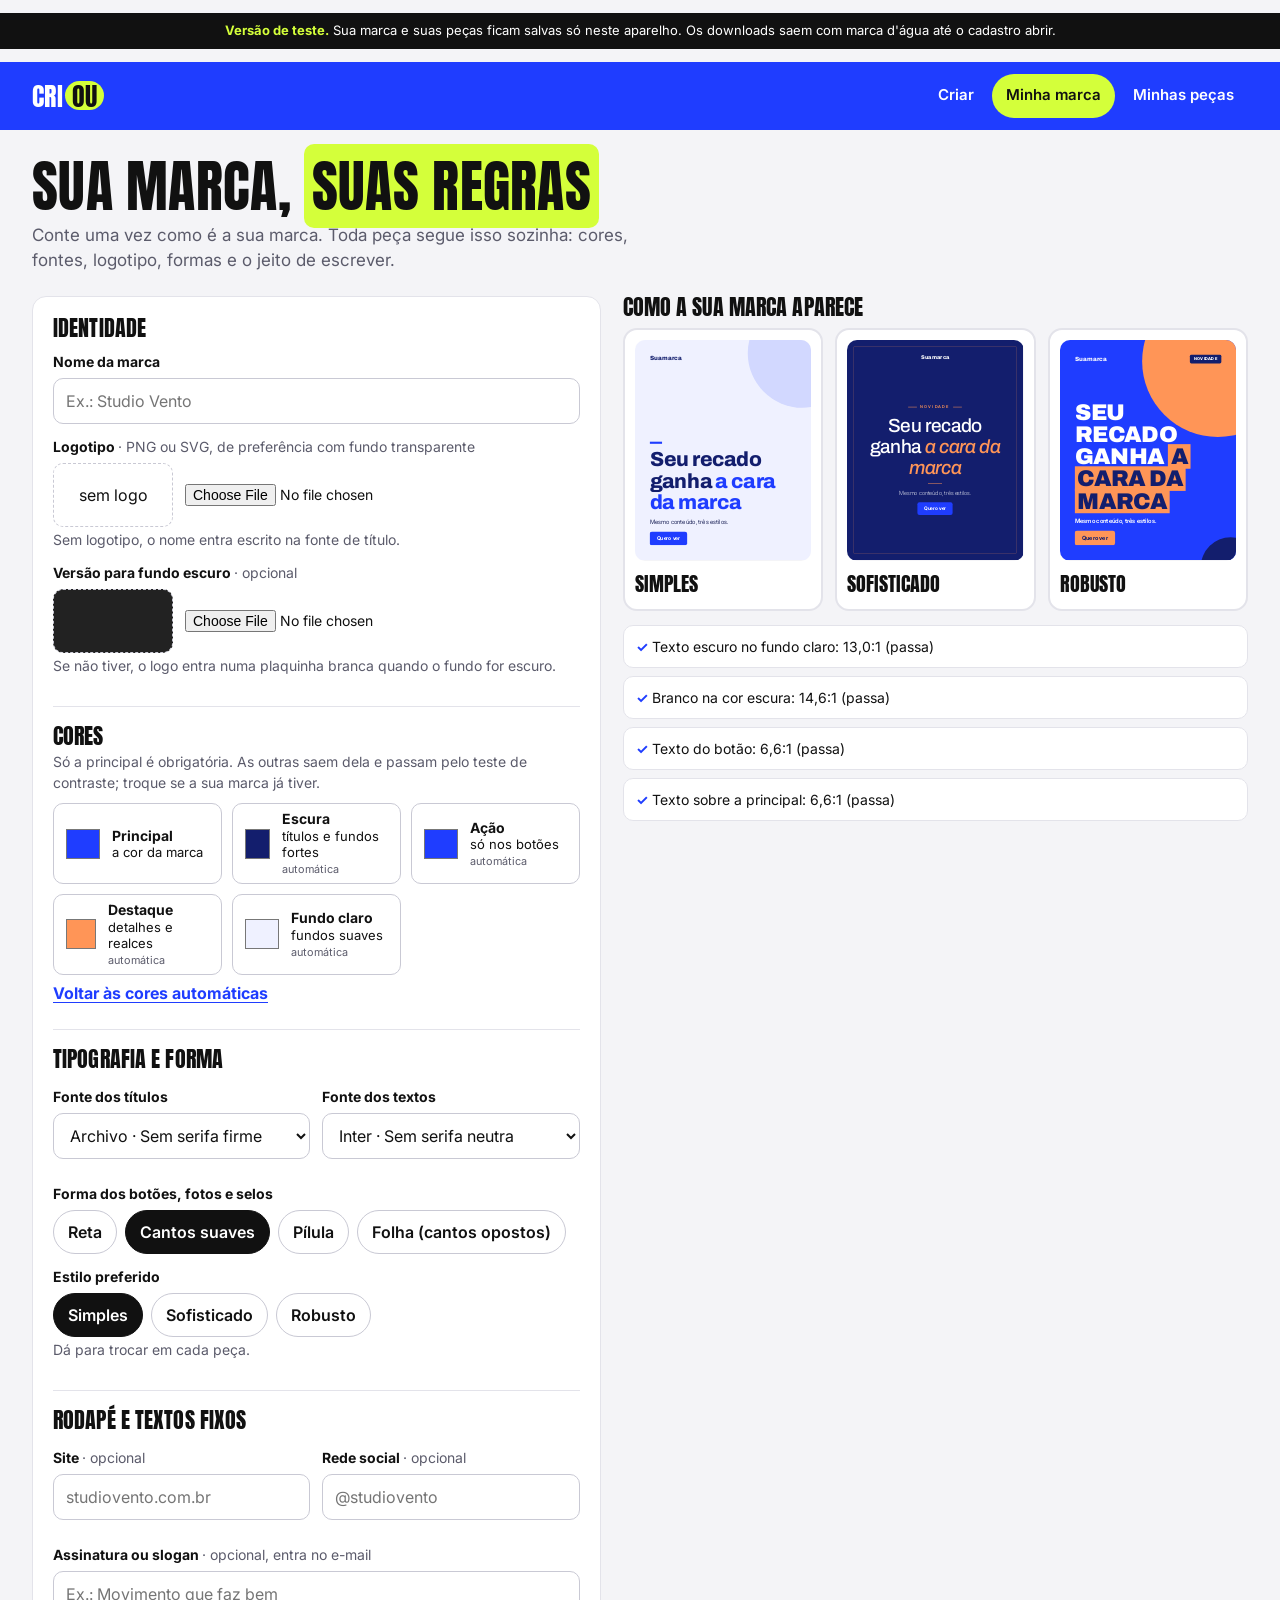
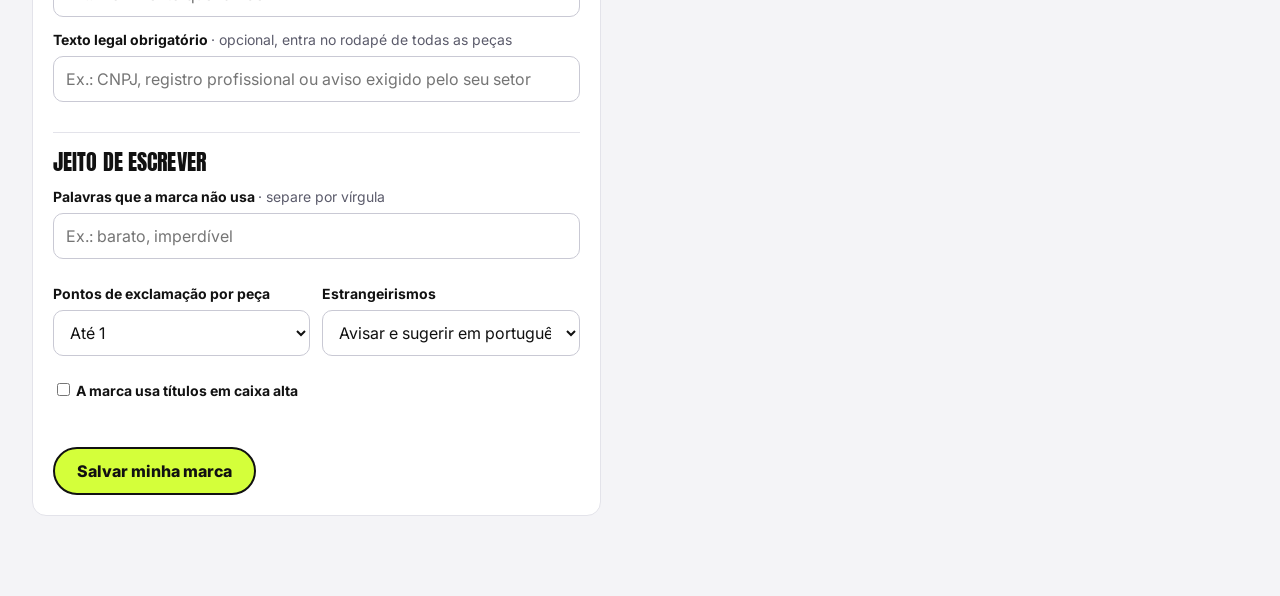
==== app/index.html @ f5e17562 "Estúdio do Criou: marca configurável, três estilos e exportação Base do Sistema de Marketing transfo" ====
<!doctype html>
<html lang="pt-BR">
<head>
<meta charset="utf-8">
<meta name="viewport" content="width=device-width, initial-scale=1, viewport-fit=cover">
<title>Estúdio · Criou</title>
<meta name="robots" content="noindex">
<link rel="preconnect" href="https://fonts.googleapis.com">
<link rel="preconnect" href="https://fonts.gstatic.com" crossorigin>
<link rel="stylesheet" href="https://fonts.googleapis.com/css2?family=Anton&family=Inter:wght@400;500;600;700;800&display=swap">
<link rel="stylesheet" href="app.css">
</head>
<body>
<p class="aviso-topo"><b>Versão de teste.</b> Sua marca e suas peças ficam salvas só neste aparelho. Os downloads saem com marca d'água até o cadastro abrir.</p>
<header class="topo">
  <a class="wm" href="../" aria-label="Criou, voltar para a página inicial">CRI<span>OU</span></a>
  <nav aria-label="Estúdio">
    <button type="button" data-ir="criar">Criar</button>
    <button type="button" data-ir="marca">Minha marca</button>
    <button type="button" data-ir="pecas">Minhas peças</button>
  </nav>
</header>

<main id="conteudo">
  <!-- ============ MINHA MARCA ============ -->
  <section class="vista" id="vista-marca" hidden aria-labelledby="t-marca">
    <div class="cab">
      <div>
        <h1 id="t-marca">Sua marca, <em>suas regras</em></h1>
        <p class="lede">Conte uma vez como é a sua marca. Toda peça segue isso sozinha: cores, fontes, logotipo, formas e o jeito de escrever.</p>
      </div>
    </div>
    <div class="grade">
      <form class="cartao" id="form-marca" novalidate>
        <div class="secao">
          <h2>Identidade</h2>
          <div class="campo"><label for="m-nome">Nome da marca</label><input id="m-nome" type="text" maxlength="40" autocomplete="organization" placeholder="Ex.: Studio Vento"></div>
          <div class="campo">
            <span class="rot" id="r-logo">Logotipo <span class="opc">· PNG ou SVG, de preferência com fundo transparente</span></span>
            <div class="upload">
              <div class="ver" id="m-logo-ver" aria-hidden="true">sem logo</div>
              <input id="m-logo" type="file" accept="image/png,image/svg+xml,image/jpeg,image/webp" aria-labelledby="r-logo">
              <button class="btn-mini" type="button" id="m-logo-tirar" hidden>Tirar</button>
            </div>
            <p class="ajuda">Sem logotipo, o nome entra escrito na fonte de título.</p>
          </div>
          <div class="campo">
            <span class="rot" id="r-logo2">Versão para fundo escuro <span class="opc">· opcional</span></span>
            <div class="upload">
              <div class="ver escuro" id="m-logo2-ver" aria-hidden="true"></div>
              <input id="m-logo2" type="file" accept="image/png,image/svg+xml,image/webp" aria-labelledby="r-logo2">
              <button class="btn-mini" type="button" id="m-logo2-tirar" hidden>Tirar</button>
            </div>
            <p class="ajuda">Se não tiver, o logo entra numa plaquinha branca quando o fundo for escuro.</p>
          </div>
        </div>

        <div class="secao">
          <h2>Cores</h2>
          <p class="ajuda">Só a principal é obrigatória. As outras saem dela e passam pelo teste de contraste; troque se a sua marca já tiver.</p>
          <div class="cores" id="m-cores"></div>
          <button class="link" type="button" id="m-cores-auto">Voltar às cores automáticas</button>
        </div>

        <div class="secao">
          <h2>Tipografia e forma</h2>
          <div class="linha2">
            <div class="campo"><label for="m-ft">Fonte dos títulos</label><select id="m-ft"></select></div>
            <div class="campo"><label for="m-fx">Fonte dos textos</label><select id="m-fx"></select></div>
          </div>
          <div class="campo">
            <span class="rot" id="r-forma">Forma dos botões, fotos e selos</span>
            <div class="chips" id="m-forma" role="group" aria-labelledby="r-forma"></div>
          </div>
          <div class="campo">
            <span class="rot" id="r-estilo">Estilo preferido</span>
            <div class="chips" id="m-estilo" role="group" aria-labelledby="r-estilo"></div>
            <p class="ajuda">Dá para trocar em cada peça.</p>
          </div>
        </div>

        <div class="secao">
          <h2>Rodapé e textos fixos</h2>
          <div class="linha2">
            <div class="campo"><label for="m-site">Site <span class="opc">· opcional</span></label><input id="m-site" type="text" maxlength="60" placeholder="studiovento.com.br"></div>
            <div class="campo"><label for="m-social">Rede social <span class="opc">· opcional</span></label><input id="m-social" type="text" maxlength="40" placeholder="@studiovento"></div>
          </div>
          <div class="campo"><label for="m-frase">Assinatura ou slogan <span class="opc">· opcional, entra no e-mail</span></label><input id="m-frase" type="text" maxlength="60" placeholder="Ex.: Movimento que faz bem"></div>
          <div class="campo"><label for="m-legal">Texto legal obrigatório <span class="opc">· opcional, entra no rodapé de todas as peças</span></label><input id="m-legal" type="text" maxlength="160" placeholder="Ex.: CNPJ, registro profissional ou aviso exigido pelo seu setor"></div>
        </div>

        <div class="secao">
          <h2>Jeito de escrever</h2>
          <div class="campo"><label for="m-proibidas">Palavras que a marca não usa <span class="opc">· separe por vírgula</span></label><input id="m-proibidas" type="text" maxlength="300" placeholder="Ex.: barato, imperdível"></div>
          <div class="linha2">
            <div class="campo"><label for="m-excl">Pontos de exclamação por peça</label><select id="m-excl"><option value="0">Nenhum</option><option value="1">Até 1</option><option value="2">Até 2</option><option value="9">Sem limite</option></select></div>
            <div class="campo"><label for="m-estr">Estrangeirismos</label><select id="m-estr"><option value="1">Avisar e sugerir em português</option><option value="0">Liberados</option></select></div>
          </div>
          <div class="campo"><label><input type="checkbox" id="m-caixa"> A marca usa títulos em caixa alta</label></div>
        </div>

        <div class="acoes">
          <button class="btn" type="submit">Salvar minha marca</button>
          <span class="ajuda" id="m-salvo" role="status"></span>
        </div>
      </form>

      <aside class="previa-col" aria-labelledby="t-amostra">
        <h2 id="t-amostra" style="font-size:22px;margin-bottom:10px">Como a sua marca aparece</h2>
        <div class="estilos" id="m-amostras"></div>
        <ul class="porque" id="m-contraste"></ul>
      </aside>
    </div>
  </section>

  <!-- ============ CRIAR ============ -->
  <section class="vista" id="vista-criar" hidden aria-labelledby="t-criar">
    <div id="escolha">
      <div class="cab">
        <div>
          <h1 id="t-criar">O que você <em>precisa criar?</em></h1>
          <p class="lede">Escolha o formato e o estilo. Depois é só contar o recado.</p>
        </div>
      </div>
      <div class="formatos" id="formatos" role="group" aria-label="Formatos"></div>
      <h2 style="font-size:24px;margin:26px 0 10px" id="t-estilo">Com qual cara?</h2>
      <div class="estilos" id="estilos" role="group" aria-labelledby="t-estilo"></div>
      <div class="acoes"><button class="btn" type="button" id="seguir">Seguir com este formato</button></div>
    </div>

    <div id="editor" hidden>
      <div class="passos"><button class="link" type="button" id="voltar">← Trocar formato ou estilo</button><span id="ed-resumo"></span></div>
      <div class="grade">
        <div>
          <form class="cartao" id="form-peca" novalidate>
            <h2 style="font-size:28px" id="ed-titulo">Conteúdo</h2>
            <div id="campos"></div>
            <div class="msgs" id="msgs" aria-live="polite"></div>
            <div class="acoes"><button class="btn" type="submit" id="registrar">Registrar peça</button><span class="ajuda" id="pendencia"></span></div>
          </form>
          <div class="feito" id="feito" hidden tabindex="-1">
            <h2>Criou. <span id="feito-sub">Peça registrada.</span></h2>
            <div class="codigo" id="codigo"></div>
            <p class="ajuda" id="feito-ajuda">O código identifica esta versão da peça em "Minhas peças".</p>
            <div id="baixar"></div>
            <div class="acoes"><button class="btn sec" type="button" id="editar">Editar esta peça</button><button class="link" type="button" id="nova">Começar outra peça</button></div>
          </div>
        </div>
        <aside class="previa-col" aria-label="Prévia">
          <div class="palco" id="palco"></div>
          <p class="legenda" id="legenda"></p>
          <p class="legenda"><a href="#form-peca" class="ir-form">Voltar a editar ↑</a></p>
          <details class="porque-caixa" open><summary>Por que ficou assim?</summary><ul class="porque" id="porque"></ul></details>
        </aside>
      </div>
    </div>
    <a class="btn esc ir-previa" href="#palco" id="ir-previa">Ver prévia ↓</a>
  </section>

  <!-- ============ MINHAS PEÇAS ============ -->
  <section class="vista" id="vista-pecas" hidden aria-labelledby="t-pecas">
    <div class="cab"><div><h1 id="t-pecas">Minhas <em>peças</em></h1><p class="lede">Tudo o que você registrou neste aparelho. As fotos não ficam guardadas: ao reabrir, escolha a foto de novo.</p></div></div>
    <div class="lista-pecas" id="lista-pecas"></div>
  </section>
</main>

<script src="js/marca.js"></script>
<script src="js/formatos.js"></script>
<script src="js/motor.js"></script>
<script src="js/modelos.js"></script>
<script src="js/recorte.js"></script>
<script src="js/formatacao.js"></script>
<script src="js/exportar.js"></script>
<script src="js/app.js"></script>
</body>
</html>
---- app/app.css ----
:root{--blue:#1F3DFF;--acc:#D4FF3A;--pink:#FF2E88;--yel:#FFE500;--ink:#111;--suave:#5b5b6b;--linha:#e3e3ea;--fundo:#f4f4f7;--ok:#0f7a3d;--erro:#c4002f;--aviso:#8a5a00;--r:14px}
*{box-sizing:border-box}
html{-webkit-text-size-adjust:100%}
body{margin:0;font:16px/1.5 Inter,system-ui,-apple-system,Segoe UI,Arial,sans-serif;color:var(--ink);background:var(--fundo)}
h1,h2,h3{font-family:Anton,Impact,'Arial Narrow',sans-serif;font-weight:400;text-transform:uppercase;letter-spacing:.005em;line-height:1.02;margin:0}
a{color:var(--blue)}
button,input,select,textarea{font:inherit;color:inherit}
:focus-visible{outline:3px solid var(--pink);outline-offset:2px}
.sr{position:absolute!important;width:1px;height:1px;overflow:hidden;clip:rect(0 0 0 0);white-space:nowrap}
.aviso-topo{background:var(--ink);color:#fff;font-size:13px;text-align:center;padding:8px 14px}
.aviso-topo b{color:var(--acc)}
.topo{position:sticky;top:0;z-index:20;background:var(--blue);color:#fff;display:flex;align-items:center;gap:18px;padding:12px clamp(14px,3vw,32px)}
.wm{font-family:Anton,Impact,sans-serif;font-size:26px;letter-spacing:.01em;color:#fff;text-decoration:none;display:inline-flex;align-items:center;line-height:1}
.wm span{background:var(--acc);color:var(--ink);border-radius:999px;padding:2px 7px 1px;margin-left:2px}
.topo nav{display:flex;gap:4px;margin-left:auto;flex-wrap:wrap}
.topo nav button{background:transparent;border:0;color:#fff;font-weight:600;font-size:15px;padding:9px 14px;border-radius:999px;cursor:pointer;min-height:44px}
.topo nav button[aria-current=page]{background:var(--acc);color:var(--ink)}
.topo nav button:hover:not([aria-current=page]){background:rgba(255,255,255,.14)}
main{max-width:1320px;margin:0 auto;padding:28px clamp(14px,3vw,32px) 80px}
[hidden]{display:none!important}
.cab{display:flex;align-items:flex-end;justify-content:space-between;gap:16px;flex-wrap:wrap;margin-bottom:22px}
.cab h1{font-size:clamp(34px,5vw,56px)}
.cab h1 em{font-style:normal;background:var(--acc);padding:0 .14em;border-radius:.18em}
.lede{color:var(--suave);max-width:640px;margin:8px 0 0;font-size:17px}
.cartao{background:#fff;border:1px solid var(--linha);border-radius:var(--r);padding:20px}
.grade{display:grid;grid-template-columns:minmax(0,1fr) minmax(0,1.1fr);gap:22px;align-items:start}
@media (max-width:960px){.grade{grid-template-columns:1fr}}
.secao{border-top:1px solid var(--linha);padding:18px 0}
.secao:first-child{border-top:0;padding-top:0}
.secao h2{font-size:22px;margin-bottom:4px}
.secao p.ajuda,.ajuda{color:var(--suave);font-size:14px;margin:2px 0 10px}
.campo{margin:12px 0}
.campo label,.rot{display:block;font-weight:700;font-size:14px;margin-bottom:6px}
.campo .opc{font-weight:400;color:var(--suave)}
input[type=text],input[type=url],input[type=date],input[type=time],select,textarea{width:100%;min-height:46px;border:1.5px solid #c9c9d4;border-radius:10px;padding:10px 12px;background:#fff}
textarea{min-height:150px;resize:vertical}
input:focus,select:focus,textarea:focus{border-color:var(--blue);outline:none;box-shadow:0 0 0 3px rgba(31,61,255,.18)}
.linha2{display:grid;grid-template-columns:1fr 1fr;gap:12px}
@media (max-width:520px){.linha2{grid-template-columns:1fr}}
.cores{display:grid;grid-template-columns:repeat(auto-fill,minmax(150px,1fr));gap:10px}
.cor{display:flex;align-items:center;gap:10px;border:1.5px solid #c9c9d4;border-radius:10px;padding:6px 10px;background:#fff}
.cor input[type=color]{width:38px;height:38px;border:0;padding:0;background:none;cursor:pointer;border-radius:8px}
.cor span{font-size:13px;line-height:1.25}
.cor span b{display:block;font-size:14px}
.cor small{color:var(--suave)}
.btn{display:inline-flex;align-items:center;justify-content:center;gap:8px;min-height:48px;padding:0 22px;border-radius:999px;border:2px solid var(--ink);background:var(--acc);color:var(--ink);font-weight:800;cursor:pointer;text-decoration:none}
.btn:hover{background:#c6f224}
.btn.sec{background:#fff}
.btn.sec:hover{background:var(--fundo)}
.btn.esc{background:var(--ink);color:#fff}
.btn[disabled]{opacity:.5;cursor:not-allowed}
.btn-mini{min-height:36px;padding:0 12px;border-radius:999px;border:1.5px solid #c9c9d4;background:#fff;font-weight:600;font-size:13px;cursor:pointer}
.link{background:none;border:0;color:var(--blue);font-weight:700;cursor:pointer;padding:6px 0;text-decoration:underline;text-underline-offset:3px}
.chips{display:flex;flex-wrap:wrap;gap:8px}
.chip{border:1.5px solid #c9c9d4;background:#fff;border-radius:999px;padding:8px 14px;min-height:44px;font-weight:600;cursor:pointer}
.chip[aria-pressed=true]{background:var(--ink);border-color:var(--ink);color:#fff}
.estilos{display:grid;grid-template-columns:repeat(3,minmax(0,1fr));gap:12px}
@media (max-width:640px){.estilos{grid-template-columns:1fr}}
.estilo{border:2px solid var(--linha);background:#fff;border-radius:var(--r);padding:10px;text-align:left;cursor:pointer}
.estilo[aria-pressed=true]{border-color:var(--blue);box-shadow:0 0 0 3px rgba(31,61,255,.18)}
.estilo b{display:block;font-family:Anton,Impact,sans-serif;font-weight:400;text-transform:uppercase;font-size:20px;margin-top:8px}
.estilo small{display:block;color:var(--suave);font-size:13px;line-height:1.35}
.mini{position:relative;width:100%;aspect-ratio:4/5;overflow:hidden;border-radius:10px;background:var(--fundo)}
.mini iframe{position:absolute;left:0;top:0;border:0;transform-origin:0 0;pointer-events:none}
.formatos{display:grid;grid-template-columns:repeat(auto-fill,minmax(200px,1fr));gap:12px}
.fmt{border:2px solid var(--linha);background:#fff;border-radius:var(--r);padding:14px;text-align:left;cursor:pointer;display:flex;flex-direction:column;gap:4px;min-height:110px}
.fmt:hover{border-color:var(--ink)}
.fmt[aria-pressed=true]{border-color:var(--blue);box-shadow:0 0 0 3px rgba(31,61,255,.18)}
.fmt .g{font-size:12px;font-weight:700;text-transform:uppercase;letter-spacing:.08em;color:var(--suave)}
.fmt b{font-size:17px}
.fmt small{color:var(--suave);font-size:13px}
.fmt .rec{align-self:flex-start;background:var(--pink);color:#fff;font-size:11px;font-weight:800;border-radius:999px;padding:2px 8px;text-transform:uppercase;letter-spacing:.06em}
.previa-col{position:sticky;top:92px}
@media (max-width:960px){.previa-col{position:static}}
.palco{background:repeating-conic-gradient(#ececf1 0 25%,#f7f7fa 0 50%) 0 0/22px 22px;border-radius:var(--r);border:1px solid var(--linha);padding:18px;display:flex;justify-content:center}
.quadro{position:relative;overflow:hidden;box-shadow:0 10px 30px rgba(17,17,17,.14);background:#fff}
.quadro iframe{position:absolute;left:0;top:0;border:0;transform-origin:0 0}
.kit{display:grid;grid-template-columns:1fr 1fr;gap:14px;align-items:start}
.kit figure{margin:0}
.kit figcaption{font-size:12px;font-weight:700;color:var(--suave);margin-top:6px;text-transform:uppercase;letter-spacing:.06em}
.legenda{font-size:13px;color:var(--suave);margin-top:8px;text-align:center}
.porque{margin:14px 0 0;padding:0;list-style:none;display:grid;gap:8px}
.porque li{background:#fff;border:1px solid var(--linha);border-radius:10px;padding:10px 12px;font-size:14px}
.porque li b{color:var(--blue)}
details.porque-caixa summary{cursor:pointer;font-weight:800;margin-top:14px;min-height:44px;display:flex;align-items:center}
.msgs{display:grid;gap:8px;margin:10px 0}
.msg{border-radius:10px;padding:10px 12px;font-size:14px;border:1.5px solid}
.msg.erro{border-color:var(--erro);background:#fff0f3;color:#7a001d}
.msg.aviso{border-color:#e0b400;background:#fffbe6;color:#5c3d00}
.msg.ok{border-color:var(--ok);background:#eefaf2;color:#0b4d27}
.campo.tem-erro input,.campo.tem-erro textarea{border-color:var(--erro)}
.conta{float:right;font-weight:400;color:var(--suave);font-size:12px}
.acoes{display:flex;flex-wrap:wrap;gap:10px;align-items:center;margin-top:16px}
.feito{border:2px solid var(--ink);background:#fff;border-radius:var(--r);padding:20px;margin-top:18px}
.feito h2{font-size:30px}
.codigo{display:inline-block;font:800 20px/1 ui-monospace,Menlo,monospace;background:var(--acc);border:2px solid var(--ink);border-radius:10px;padding:10px 14px;margin:10px 0}
.exportar{display:flex;flex-wrap:wrap;gap:8px;margin-top:10px}
.lista-pecas{display:grid;gap:10px}
.peca-item{display:flex;align-items:center;justify-content:space-between;gap:12px;flex-wrap:wrap}
.peca-item b{display:block}
.peca-item small{color:var(--suave)}
.vazio{color:var(--suave);text-align:center;padding:40px 10px}
.upload{display:flex;align-items:center;gap:12px;flex-wrap:wrap}
.upload .ver{width:120px;height:64px;border:1.5px dashed #c9c9d4;border-radius:10px;display:flex;align-items:center;justify-content:center;background:#fff;overflow:hidden}
.upload .ver.escuro{background:#222}
.upload .ver img{max-width:100%;max-height:100%;object-fit:contain}
.upload input[type=file]{font-size:14px}
.passos{display:flex;gap:8px;align-items:center;margin-bottom:16px;flex-wrap:wrap}
.passos span{font-size:13px;font-weight:700;color:var(--suave)}
.passos span.at{color:var(--ink)}
.recorte{margin-top:8px}
.recorte-quadro{position:relative;overflow:hidden;width:100%;background:var(--fundo);border-radius:10px;cursor:grab;touch-action:none;user-select:none}
.recorte-quadro.arrastando{cursor:grabbing}
.recorte-quadro img{position:absolute;top:0;left:0;max-width:none;pointer-events:none;transform-origin:0 0}
.recorte-etiqueta{position:absolute;left:8px;bottom:8px;background:rgba(17,17,17,.8);color:#fff;font-size:11px;font-weight:700;padding:3px 8px;border-radius:8px}
.recorte-controles{display:flex;flex-wrap:wrap;align-items:center;gap:6px 8px;margin-top:6px;font-size:13px}
.recorte-controles input[type=range]{flex:1 1 90px;accent-color:var(--blue)}
.fmt-barra{display:flex;flex-wrap:wrap;align-items:center;gap:4px;padding:6px;border:1.5px solid #c9c9d4;border-bottom:0;border-radius:10px 10px 0 0;background:var(--fundo)}
.fmt-barra + input,.fmt-barra + textarea{border-top-left-radius:0;border-top-right-radius:0}
.fmt-btn{min-width:32px;height:32px;border:1px solid transparent;border-radius:8px;background:#fff;font-size:14px;cursor:pointer;padding:0 8px}
.fmt-btn:hover{border-color:var(--blue)}
.fmt-realce{border-radius:999px;font-weight:700;font-size:12px}
.fmt-limpar{font-size:12px;color:var(--suave)}
.fmt-sep{width:1px;height:20px;background:#c9c9d4;margin:0 4px}
.fmt-rot{font-size:12px;font-weight:700;color:var(--suave);margin-right:2px}
.fmt-box{display:inline-flex;align-items:center;gap:6px;font-size:12px;font-weight:700}
.fmt-box-ico{width:14px;height:10px;background:#d2d8ff;border:1.5px solid var(--ink);border-radius:4px}
.toast{position:fixed;left:50%;bottom:22px;transform:translateX(-50%);background:var(--ink);color:#fff;padding:12px 18px;border-radius:999px;font-weight:600;z-index:60;font-size:14px}
@media (prefers-reduced-motion:reduce){*{transition:none!important;animation:none!important}}

.ir-previa{display:none}
@media (max-width:960px){
  .ir-previa{display:inline-flex;position:fixed;right:14px;bottom:16px;z-index:30;box-shadow:0 6px 18px rgba(17,17,17,.25)}
}
@media (max-width:520px){
  .topo{gap:8px;padding:10px 12px}
  .wm{font-size:22px}
  .topo nav{flex-wrap:nowrap;gap:0}
  .topo nav button{font-size:13.5px;padding:8px 9px}
  main{padding-top:20px}
}
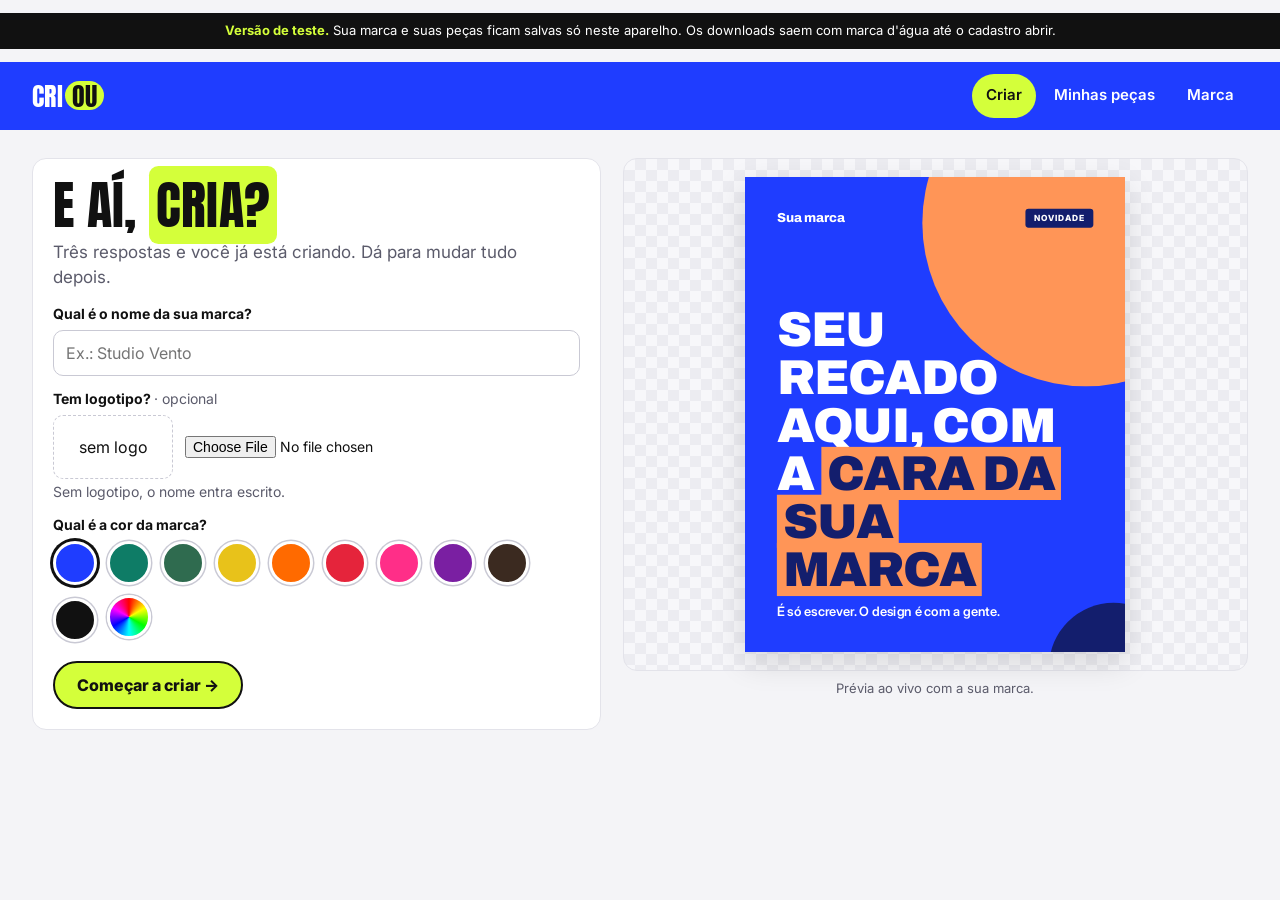
==== commit 8bece133: "Criou mais simples: entrada curta e tela única de criação - Entrada com nome, logo (opcional) e cor;" ====
--- a/app/index.html
+++ b/app/index.html
@@ -16,8 +16,8 @@
   <a class="wm" href="../" aria-label="Criou, voltar para a página inicial">CRI<span>OU</span></a>
   <nav aria-label="Estúdio">
     <button type="button" data-ir="criar">Criar</button>
-    <button type="button" data-ir="marca">Minha marca</button>
     <button type="button" data-ir="pecas">Minhas peças</button>
+    <button type="button" data-ir="marca">Marca</button>
   </nav>
 </header>
 
@@ -26,8 +26,8 @@
   <section class="vista" id="vista-marca" hidden aria-labelledby="t-marca">
     <div class="cab">
       <div>
-        <h1 id="t-marca">Sua marca, <em>suas regras</em></h1>
-        <p class="lede">Conte uma vez como é a sua marca. Toda peça segue isso sozinha: cores, fontes, logotipo, formas e o jeito de escrever.</p>
+        <h1 id="t-marca">Ajustes da <em>marca</em></h1>
+        <p class="lede">Tudo aqui é opcional. Preencha só o que a sua marca já tem: as peças passam a seguir sozinhas.</p>
       </div>
     </div>
     <div class="grade">
@@ -65,18 +65,14 @@
         <div class="secao">
           <h2>Tipografia e forma</h2>
           <div class="linha2">
-            <div class="campo"><label for="m-ft">Fonte dos títulos</label><select id="m-ft"></select></div>
+            <div class="campo"><label for="m-ft">Fonte dos títulos <span class="opc">· se a marca já tem</span></label><select id="m-ft"></select></div>
             <div class="campo"><label for="m-fx">Fonte dos textos</label><select id="m-fx"></select></div>
           </div>
           <div class="campo">
             <span class="rot" id="r-forma">Forma dos botões, fotos e selos</span>
             <div class="chips" id="m-forma" role="group" aria-labelledby="r-forma"></div>
           </div>
-          <div class="campo">
-            <span class="rot" id="r-estilo">Estilo preferido</span>
-            <div class="chips" id="m-estilo" role="group" aria-labelledby="r-estilo"></div>
-            <p class="ajuda">Dá para trocar em cada peça.</p>
-          </div>
+</div>
         </div>
 
         <div class="secao">
@@ -107,52 +103,83 @@
 
       <aside class="previa-col" aria-labelledby="t-amostra">
         <h2 id="t-amostra" style="font-size:22px;margin-bottom:10px">Como a sua marca aparece</h2>
+        <p class="ajuda">Uma amostra por nível de layout.</p>
         <div class="estilos" id="m-amostras"></div>
         <ul class="porque" id="m-contraste"></ul>
       </aside>
     </div>
   </section>
 
+  <!-- ============ ENTRADA ============ -->
+  <section class="vista" id="vista-entrada" hidden aria-labelledby="t-entrada">
+    <div class="grade">
+      <form class="cartao" id="form-entrada" novalidate>
+        <h1 id="t-entrada" style="font-size:clamp(34px,5vw,52px)">E aí, <em class="marcador">cria?</em></h1>
+        <p class="lede">Três respostas e você já está criando. Dá para mudar tudo depois.</p>
+        <div class="campo"><label for="e-nome">Qual é o nome da sua marca?</label><input id="e-nome" type="text" maxlength="40" autocomplete="organization" placeholder="Ex.: Studio Vento" required></div>
+        <div class="campo">
+          <span class="rot" id="r-elogo">Tem logotipo? <span class="opc">· opcional</span></span>
+          <div class="upload"><div class="ver" id="e-logo-ver" aria-hidden="true">sem logo</div><input id="e-logo" type="file" accept="image/png,image/svg+xml,image/jpeg,image/webp" aria-labelledby="r-elogo"><button class="btn-mini" type="button" id="e-logo-tirar" hidden>Tirar</button></div>
+          <p class="ajuda">Sem logotipo, o nome entra escrito.</p>
+        </div>
+        <div class="campo">
+          <span class="rot" id="r-ecor">Qual é a cor da marca?</span>
+          <div class="swatches" id="e-cores" role="radiogroup" aria-labelledby="r-ecor"></div>
+        </div>
+        <div class="acoes"><button class="btn" type="submit">Começar a criar →</button><span class="ajuda" id="e-erro" role="alert"></span></div>
+      </form>
+      <aside class="previa-col" aria-label="Prévia da sua marca"><div class="palco" id="e-palco"></div><p class="legenda">Prévia ao vivo com a sua marca.</p></aside>
+    </div>
+  </section>
+
   <!-- ============ CRIAR ============ -->
   <section class="vista" id="vista-criar" hidden aria-labelledby="t-criar">
-    <div id="escolha">
-      <div class="cab">
-        <div>
-          <h1 id="t-criar">O que você <em>precisa criar?</em></h1>
-          <p class="lede">Escolha o formato e o estilo. Depois é só contar o recado.</p>
+    <div class="grade">
+      <div>
+        <form class="cartao" id="form-peca" novalidate>
+          <h1 id="t-criar" class="sr">Criar peça</h1>
+          <div class="secao">
+            <h2>Formato</h2>
+            <div id="formatos"></div>
+          </div>
+          <div class="secao">
+            <h2>Recado</h2>
+            <div id="campos"></div>
+            <details class="mais" id="mais-opcoes"><summary>Mais opções <span class="opc">· data, chamada, assunto</span></summary><div id="campos-mais"></div></details>
+          </div>
+          <div class="secao" id="secao-foto">
+            <h2>Foto <span class="opc-h">opcional</span></h2>
+            <div id="campo-foto"></div>
+          </div>
+          <div class="secao">
+            <h2>Layout</h2>
+            <div class="niveis" id="layouts" role="radiogroup" aria-label="Layouts"></div>
+          </div>
+          <div class="secao">
+            <h2>Fonte</h2>
+            <div class="chips" id="pares" role="radiogroup" aria-label="Combinação de fontes"></div>
+          </div>
+          <div class="secao">
+            <h2>Cor</h2>
+            <div class="swatches" id="cores-peca" role="radiogroup" aria-label="Cor da peça"></div>
+          </div>
+          <div class="msgs" id="msgs" aria-live="polite"></div>
+          <div class="acoes"><button class="btn" type="submit" id="registrar">Registrar peça</button><span class="ajuda" id="pendencia"></span></div>
+        </form>
+        <div class="feito" id="feito" hidden tabindex="-1">
+          <h2>Criou. <span id="feito-sub">Peça registrada.</span></h2>
+          <div class="codigo" id="codigo"></div>
+          <p class="ajuda" id="feito-ajuda">O código identifica esta versão da peça em "Minhas peças".</p>
+          <div id="baixar"></div>
+          <div class="acoes"><button class="btn sec" type="button" id="editar">Editar esta peça</button><button class="link" type="button" id="nova">Começar outra peça</button></div>
         </div>
       </div>
-      <div class="formatos" id="formatos" role="group" aria-label="Formatos"></div>
-      <h2 style="font-size:24px;margin:26px 0 10px" id="t-estilo">Com qual cara?</h2>
-      <div class="estilos" id="estilos" role="group" aria-labelledby="t-estilo"></div>
-      <div class="acoes"><button class="btn" type="button" id="seguir">Seguir com este formato</button></div>
-    </div>
-
-    <div id="editor" hidden>
-      <div class="passos"><button class="link" type="button" id="voltar">← Trocar formato ou estilo</button><span id="ed-resumo"></span></div>
-      <div class="grade">
-        <div>
-          <form class="cartao" id="form-peca" novalidate>
-            <h2 style="font-size:28px" id="ed-titulo">Conteúdo</h2>
-            <div id="campos"></div>
-            <div class="msgs" id="msgs" aria-live="polite"></div>
-            <div class="acoes"><button class="btn" type="submit" id="registrar">Registrar peça</button><span class="ajuda" id="pendencia"></span></div>
-          </form>
-          <div class="feito" id="feito" hidden tabindex="-1">
-            <h2>Criou. <span id="feito-sub">Peça registrada.</span></h2>
-            <div class="codigo" id="codigo"></div>
-            <p class="ajuda" id="feito-ajuda">O código identifica esta versão da peça em "Minhas peças".</p>
-            <div id="baixar"></div>
-            <div class="acoes"><button class="btn sec" type="button" id="editar">Editar esta peça</button><button class="link" type="button" id="nova">Começar outra peça</button></div>
-          </div>
-        </div>
-        <aside class="previa-col" aria-label="Prévia">
-          <div class="palco" id="palco"></div>
-          <p class="legenda" id="legenda"></p>
-          <p class="legenda"><a href="#form-peca" class="ir-form">Voltar a editar ↑</a></p>
-          <details class="porque-caixa" open><summary>Por que ficou assim?</summary><ul class="porque" id="porque"></ul></details>
-        </aside>
-      </div>
+      <aside class="previa-col" aria-label="Prévia">
+        <div class="palco" id="palco"></div>
+        <p class="legenda" id="legenda"></p>
+        <p class="legenda"><a href="#form-peca" class="ir-form">Voltar a editar ↑</a></p>
+        <details class="porque-caixa"><summary>Por que ficou assim?</summary><ul class="porque" id="porque"></ul></details>
+      </aside>
     </div>
     <a class="btn esc ir-previa" href="#palco" id="ir-previa">Ver prévia ↓</a>
   </section>
--- a/app/app.css
+++ b/app/app.css
@@ -24,7 +24,8 @@
 .lede{color:var(--suave);max-width:640px;margin:8px 0 0;font-size:17px}
 .cartao{background:#fff;border:1px solid var(--linha);border-radius:var(--r);padding:20px}
 .grade{display:grid;grid-template-columns:minmax(0,1fr) minmax(0,1.1fr);gap:22px;align-items:start}
-@media (max-width:960px){.grade{grid-template-columns:1fr}}
+@media (max-width:960px){.grade{grid-template-columns:minmax(0,1fr)}}
+.grade > *{min-width:0}
 .secao{border-top:1px solid var(--linha);padding:18px 0}
 .secao:first-child{border-top:0;padding-top:0}
 .secao h2{font-size:22px;margin-bottom:4px}
@@ -139,3 +140,28 @@
   .topo nav button{font-size:13.5px;padding:8px 9px}
   main{padding-top:20px}
 }
+
+.marcador{font-style:normal;background:var(--acc);padding:0 .14em;border-radius:.18em}
+.swatches{display:flex;flex-wrap:wrap;gap:10px;align-items:center}
+.sw{width:44px;height:44px;border-radius:50%;border:3px solid #fff;box-shadow:0 0 0 1.5px #c9c9d4;cursor:pointer;padding:0}
+.sw[aria-checked=true]{box-shadow:0 0 0 3px var(--ink)}
+.sw-livre{position:relative;overflow:hidden;background:conic-gradient(red,yellow,lime,cyan,blue,magenta,red)}
+.sw-livre input{position:absolute;inset:0;opacity:0;cursor:pointer;width:100%;height:100%}
+.sw-marca{width:auto;border-radius:999px;padding:0 14px 0 6px;display:inline-flex;align-items:center;gap:8px;background:#fff;font-weight:700;font-size:13px}
+.sw-marca i{width:30px;height:30px;border-radius:50%;display:block}
+.rede{display:flex;flex-wrap:wrap;align-items:center;gap:8px;margin:8px 0}
+.rede > span{font-size:12px;font-weight:800;text-transform:uppercase;letter-spacing:.08em;color:var(--suave);min-width:92px}
+.chip small{font-weight:500;color:inherit;opacity:.7;margin-left:4px}
+.chip.rec{border-color:var(--pink)}
+details.mais{margin-top:6px}
+details.mais summary{cursor:pointer;font-weight:700;min-height:44px;display:flex;align-items:center;gap:6px;color:var(--blue)}
+details.mais summary .opc{color:var(--suave);font-weight:400}
+.opc-h{font-family:Inter,sans-serif;font-size:13px;text-transform:none;color:var(--suave);font-weight:500;letter-spacing:0;margin-left:6px}
+.niveis{display:grid;grid-template-columns:repeat(3,minmax(0,1fr));gap:12px}
+.nivel > span{display:block;font-size:12px;font-weight:800;text-transform:uppercase;letter-spacing:.08em;color:var(--suave);margin-bottom:6px}
+.nivel .itens{display:grid;gap:10px}
+.lay{border:2px solid var(--linha);background:#fff;border-radius:12px;padding:6px;cursor:pointer;text-align:left}
+.lay[aria-checked=true]{border-color:var(--blue);box-shadow:0 0 0 3px rgba(31,61,255,.2)}
+.lay b{display:block;font-size:13px;margin:6px 2px 2px}
+.lay .mini{aspect-ratio:4/5}
+@media (max-width:560px){.niveis{grid-template-columns:1fr 1fr 1fr;gap:8px}.lay b{font-size:12px}}
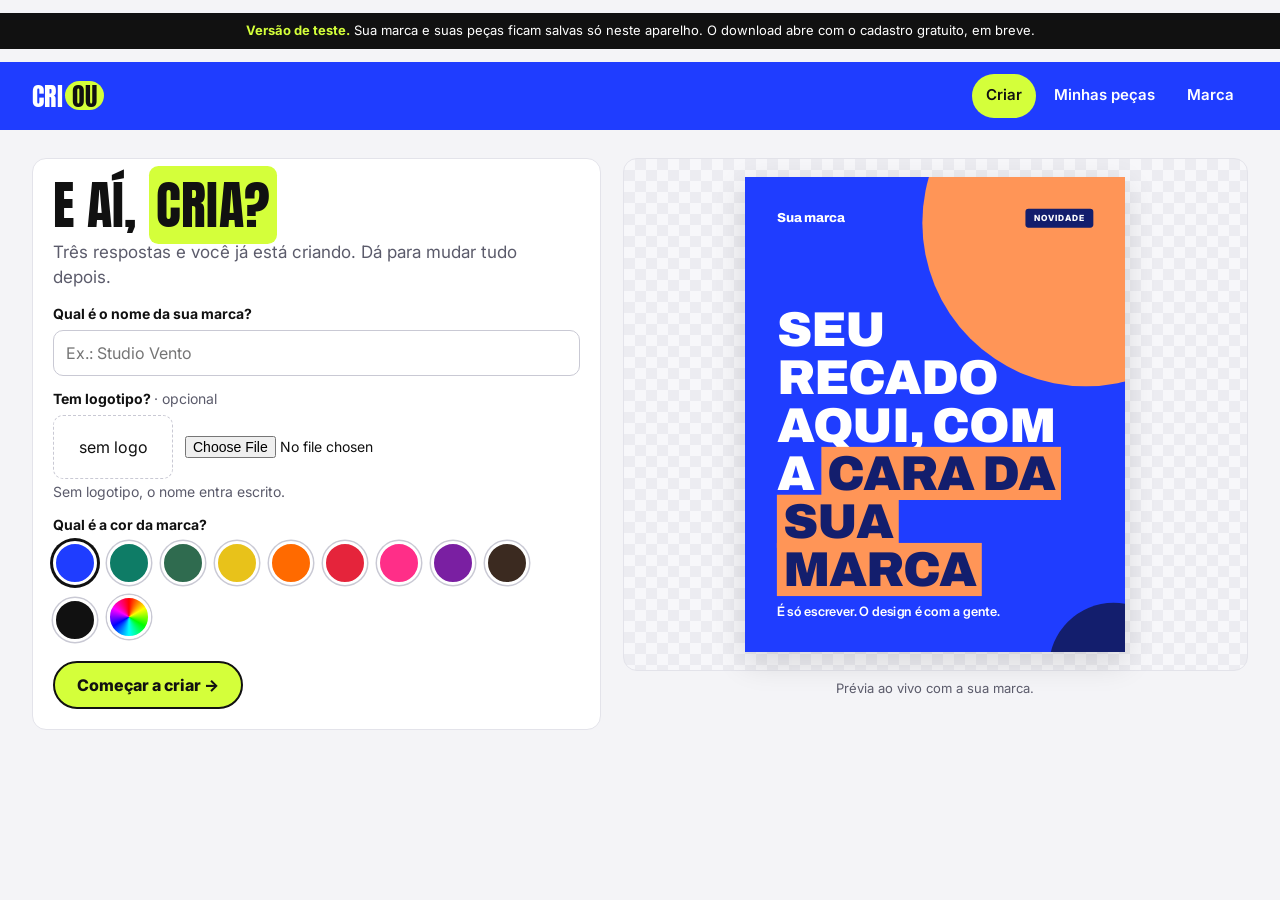
==== commit 04866db2: "Layouts fora do padrão, texto girado e regras do plano gratuito - Novos layouts: Manchete (elaborado" ====
--- a/app/index.html
+++ b/app/index.html
@@ -11,7 +11,7 @@
 <link rel="stylesheet" href="app.css">
 </head>
 <body>
-<p class="aviso-topo"><b>Versão de teste.</b> Sua marca e suas peças ficam salvas só neste aparelho. Os downloads saem com marca d'água até o cadastro abrir.</p>
+<p class="aviso-topo"><b>Versão de teste.</b> Sua marca e suas peças ficam salvas só neste aparelho. O download abre com o cadastro gratuito, em breve.</p>
 <header class="topo">
   <a class="wm" href="../" aria-label="Criou, voltar para a página inicial">CRI<span>OU</span></a>
   <nav aria-label="Estúdio">
@@ -155,6 +155,13 @@
             <h2>Layout</h2>
             <div class="niveis" id="layouts" role="radiogroup" aria-label="Layouts"></div>
           </div>
+          <div class="secao" id="secao-texto">
+            <h2>Texto na peça</h2>
+            <div class="campo" id="ctl-posicao"><span class="rot" id="r-pos">Posição</span><div class="chips" role="radiogroup" aria-labelledby="r-pos" data-ctl="posicao"></div></div>
+            <div class="campo" id="ctl-alinhamento"><span class="rot" id="r-ali">Alinhamento</span><div class="chips" role="radiogroup" aria-labelledby="r-ali" data-ctl="alinhamento"></div></div>
+            <div class="campo" id="ctl-girar"><span class="rot" id="r-gir">Título</span><div class="chips" role="radiogroup" aria-labelledby="r-gir" data-ctl="girar"></div></div>
+            <p class="ajuda" id="ctl-nota"></p>
+          </div>
           <div class="secao">
             <h2>Fonte</h2>
             <div class="chips" id="pares" role="radiogroup" aria-label="Combinação de fontes"></div>
@@ -165,6 +172,7 @@
           </div>
           <div class="msgs" id="msgs" aria-live="polite"></div>
           <div class="acoes"><button class="btn" type="submit" id="registrar">Registrar peça</button><span class="ajuda" id="pendencia"></span></div>
+          <p class="ajuda" id="plano-info"></p>
         </form>
         <div class="feito" id="feito" hidden tabindex="-1">
           <h2>Criou. <span id="feito-sub">Peça registrada.</span></h2>
--- a/app/app.css
+++ b/app/app.css
@@ -165,3 +165,13 @@
 .lay b{display:block;font-size:13px;margin:6px 2px 2px}
 .lay .mini{aspect-ratio:4/5}
 @media (max-width:560px){.niveis{grid-template-columns:1fr 1fr 1fr;gap:8px}.lay b{font-size:12px}}
+
+.lay{position:relative}
+.lay .cadeado{position:absolute;top:10px;right:10px;z-index:2;background:var(--ink);color:var(--acc);font-size:10px;font-weight:800;letter-spacing:.06em;text-transform:uppercase;border-radius:999px;padding:3px 8px}
+.lay .mini{background:var(--fundo)}
+.niveis{grid-template-columns:repeat(3,minmax(0,1fr))}
+.nivel .itens{grid-template-columns:1fr}
+.nivel.premium .itens{grid-template-columns:1fr 1fr}
+.niveis{grid-template-columns:minmax(0,1fr) minmax(0,1fr) minmax(0,2fr)}
+@media (max-width:560px){.niveis{grid-template-columns:1fr 1fr}.nivel.premium{grid-column:1/-1}.nivel.premium .itens{grid-template-columns:1fr 1fr 1fr}}
+.msg.premium{border-color:var(--ink);background:#f6ffd6;color:#1f2a00}
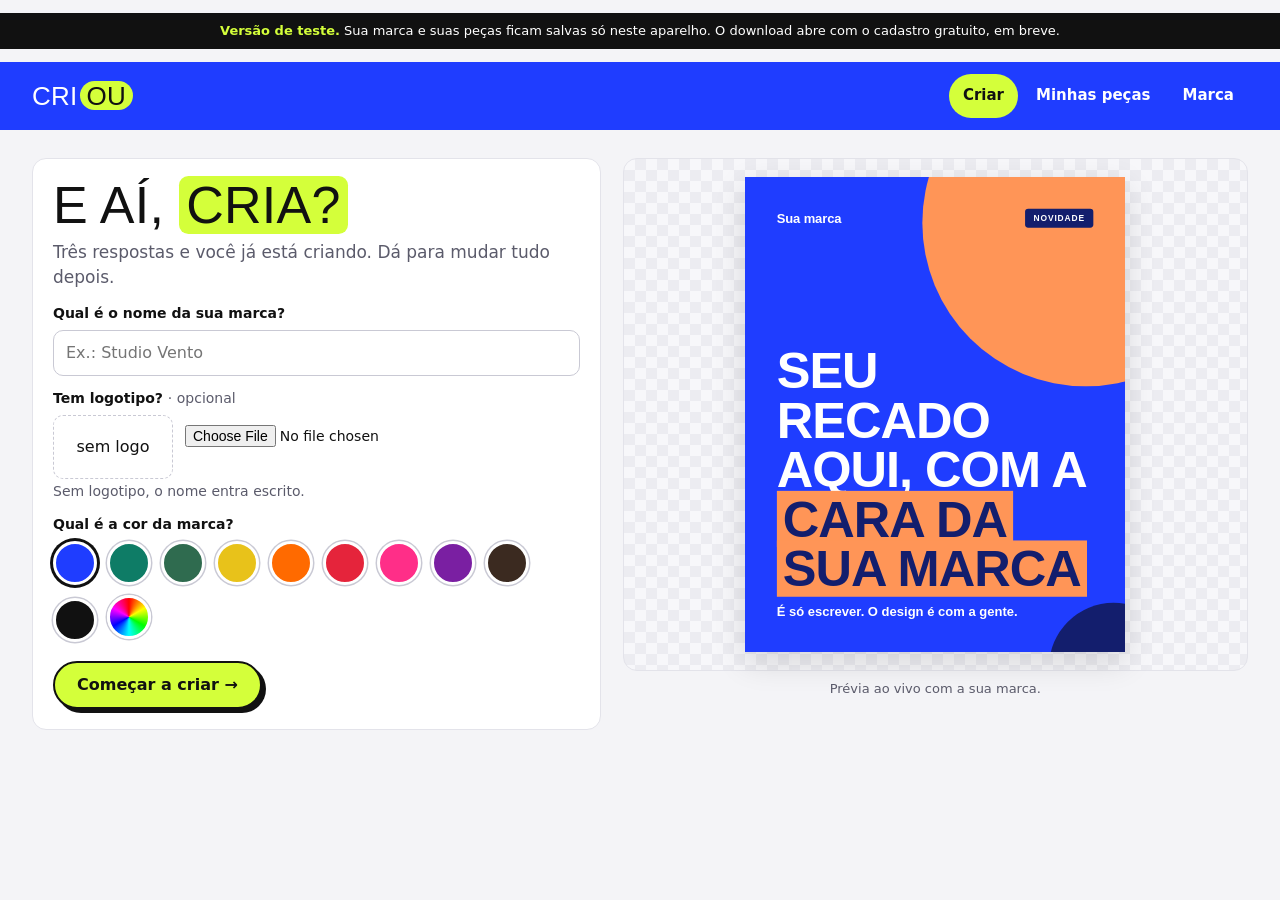
==== commit 6ea4bf7a: "Varredura, camada de segurança e enxame de agentes de teste - CSP no site e em cada peça (script de " ====
--- a/app/index.html
+++ b/app/index.html
@@ -2,6 +2,8 @@
 <html lang="pt-BR">
 <head>
 <meta charset="utf-8">
+<meta http-equiv="Content-Security-Policy" content="default-src 'self'; script-src 'self' 'sha256-9AM6paihtnwQApjrUzBjeLBjvSbLAgLLjI2O3hOPSOw='; style-src 'self' 'unsafe-inline' https://fonts.googleapis.com; font-src 'self' https://fonts.gstatic.com data:; img-src 'self' data: blob: https://images.unsplash.com; connect-src 'self' https://fonts.googleapis.com https://fonts.gstatic.com https://images.unsplash.com data: blob:; frame-src 'self' blob: data:; worker-src 'self' blob:; object-src 'none'; base-uri 'none'; form-action 'self'">
+<meta name="referrer" content="strict-origin-when-cross-origin">
 <meta name="viewport" content="width=device-width, initial-scale=1, viewport-fit=cover">
 <title>Estúdio · Criou</title>
 <meta name="robots" content="noindex">
@@ -11,6 +13,7 @@
 <link rel="stylesheet" href="app.css">
 </head>
 <body>
+<a class="pular-conteudo" href="#conteudo">Pular para o conteúdo</a>
 <p class="aviso-topo"><b>Versão de teste.</b> Sua marca e suas peças ficam salvas só neste aparelho. O download abre com o cadastro gratuito, em breve.</p>
 <header class="topo">
   <a class="wm" href="../" aria-label="Criou, voltar para a página inicial">CRI<span>OU</span></a>
@@ -72,7 +75,6 @@
             <span class="rot" id="r-forma">Forma dos botões, fotos e selos</span>
             <div class="chips" id="m-forma" role="group" aria-labelledby="r-forma"></div>
           </div>
-</div>
         </div>
 
         <div class="secao">
@@ -133,11 +135,17 @@
   </section>
 
   <!-- ============ CRIAR ============ -->
-  <section class="vista" id="vista-criar" hidden aria-labelledby="t-criar">
-    <div class="grade">
-      <div>
+  <section class="vista" id="vista-criar" hidden aria-labelledby="t-criar" data-aba="info">
+    <h1 id="t-criar" class="sr">Criar peça</h1>
+    <div class="abas" role="tablist" aria-label="Áreas do estúdio">
+      <button type="button" role="tab" data-aba="info" aria-selected="true">1 · Informações</button>
+      <button type="button" role="tab" data-aba="opcoes" aria-selected="false">2 · Opções</button>
+      <button type="button" role="tab" data-aba="criacao" aria-selected="false">3 · Prévia</button>
+    </div>
+    <div class="grade3">
+      <div class="zona zona-info">
+        <p class="zona-rot">Informações <span>o que você quer dizer</span></p>
         <form class="cartao" id="form-peca" novalidate>
-          <h1 id="t-criar" class="sr">Criar peça</h1>
           <div class="secao">
             <h2>Formato</h2>
             <div id="formatos"></div>
@@ -151,6 +159,33 @@
             <h2>Foto <span class="opc-h">opcional</span></h2>
             <div id="campo-foto"></div>
           </div>
+        </form>
+        <button type="button" class="btn sec ir-aba" data-ir-aba="opcoes">Próximo: layout e cor →</button>
+      </div>
+      <div class="zona zona-criacao">
+        <p class="zona-rot">Criação <span>atualiza enquanto você preenche</span></p>
+      <div class="previa-col" aria-label="Prévia">
+        <div class="palco" id="palco"></div>
+        <p class="legenda" id="legenda"></p>
+        <div class="registro">
+          <div class="msgs" id="msgs" aria-live="polite"></div>
+          <div class="acoes"><button class="btn" type="submit" form="form-peca" id="registrar">Registrar peça</button><span class="ajuda" id="pendencia"></span></div>
+          <p class="ajuda" id="plano-info"></p>
+        <div class="feito" id="feito" hidden tabindex="-1">
+          <h2>Criou. <span id="feito-sub">Peça registrada.</span></h2>
+          <div class="codigo" id="codigo"></div>
+          <p class="ajuda" id="feito-ajuda">O código identifica esta versão da peça em "Minhas peças".</p>
+          <div id="baixar"></div>
+          <div class="acoes"><button class="btn sec" type="button" id="editar">Editar esta peça</button><button class="link" type="button" id="nova">Começar outra peça</button></div>
+        </div>
+        </div>
+        <p class="legenda"><a href="#form-peca" class="ir-form">Voltar a editar ↑</a></p>
+        <details class="porque-caixa"><summary>Por que ficou assim?</summary><ul class="porque" id="porque"></ul></details>
+      </div>
+      </div>
+      <div class="zona zona-opcoes">
+        <p class="zona-rot">Opções <span>como apresentar</span></p>
+        <div class="cartao">
           <div class="secao">
             <h2>Layout</h2>
             <div class="niveis" id="layouts" role="radiogroup" aria-label="Layouts"></div>
@@ -170,26 +205,10 @@
             <h2>Cor</h2>
             <div class="swatches" id="cores-peca" role="radiogroup" aria-label="Cor da peça"></div>
           </div>
-          <div class="msgs" id="msgs" aria-live="polite"></div>
-          <div class="acoes"><button class="btn" type="submit" id="registrar">Registrar peça</button><span class="ajuda" id="pendencia"></span></div>
-          <p class="ajuda" id="plano-info"></p>
-        </form>
-        <div class="feito" id="feito" hidden tabindex="-1">
-          <h2>Criou. <span id="feito-sub">Peça registrada.</span></h2>
-          <div class="codigo" id="codigo"></div>
-          <p class="ajuda" id="feito-ajuda">O código identifica esta versão da peça em "Minhas peças".</p>
-          <div id="baixar"></div>
-          <div class="acoes"><button class="btn sec" type="button" id="editar">Editar esta peça</button><button class="link" type="button" id="nova">Começar outra peça</button></div>
-        </div>
-      </div>
-      <aside class="previa-col" aria-label="Prévia">
-        <div class="palco" id="palco"></div>
-        <p class="legenda" id="legenda"></p>
-        <p class="legenda"><a href="#form-peca" class="ir-form">Voltar a editar ↑</a></p>
-        <details class="porque-caixa"><summary>Por que ficou assim?</summary><ul class="porque" id="porque"></ul></details>
-      </aside>
-    </div>
-    <a class="btn esc ir-previa" href="#palco" id="ir-previa">Ver prévia ↓</a>
+        </div>
+        <button type="button" class="btn sec ir-aba" data-ir-aba="criacao">Ver a prévia →</button>
+      </div>
+    </div>
   </section>
 
   <!-- ============ MINHAS PEÇAS ============ -->
--- a/app/app.css
+++ b/app/app.css
@@ -50,6 +50,15 @@
 .btn.sec:hover{background:var(--fundo)}
 .btn.esc{background:var(--ink);color:#fff}
 .btn[disabled]{opacity:.5;cursor:not-allowed}
+.btn:not(.sec):not(.esc){--sd:4px 4px 0 var(--ink);position:relative;overflow:hidden;isolation:isolate;box-shadow:var(--sd);transition:transform .15s,box-shadow .15s;animation:cta-pulso 2.6s ease-out infinite}
+.btn:not(.sec):not(.esc)::after{content:"";position:absolute;inset:-2px;z-index:-1;pointer-events:none;background:linear-gradient(110deg,transparent 30%,rgba(255,255,255,.8) 48%,rgba(255,255,255,.2) 56%,transparent 70%);transform:translateX(-120%);animation:cta-brilho 3.2s ease-in-out infinite}
+.btn:not(.sec):not(.esc):hover{--sd:6px 6px 0 var(--ink);transform:translate(-2px,-2px)}
+.btn:not(.sec):not(.esc):active{--sd:1px 1px 0 var(--ink);transform:translate(3px,3px)}
+.btn:not(.sec):not(.esc)[disabled]{animation:none;--sd:none;transform:none}
+.btn:not(.sec):not(.esc)[disabled]::after{display:none}
+@keyframes cta-brilho{0%{transform:translateX(-120%)}55%,100%{transform:translateX(120%)}}
+@keyframes cta-pulso{0%{box-shadow:var(--sd),0 0 0 0 rgba(214,255,61,.75)}70%,100%{box-shadow:var(--sd),0 0 0 12px rgba(214,255,61,0)}}
+@media(prefers-reduced-motion:reduce){.btn,.btn::after{animation:none!important}.btn::after{display:none}}
 .btn-mini{min-height:36px;padding:0 12px;border-radius:999px;border:1.5px solid #c9c9d4;background:#fff;font-weight:600;font-size:13px;cursor:pointer}
 .link{background:none;border:0;color:var(--blue);font-weight:700;cursor:pointer;padding:6px 0;text-decoration:underline;text-underline-offset:3px}
 .chips{display:flex;flex-wrap:wrap;gap:8px}
@@ -175,3 +184,46 @@
 .niveis{grid-template-columns:minmax(0,1fr) minmax(0,1fr) minmax(0,2fr)}
 @media (max-width:560px){.niveis{grid-template-columns:1fr 1fr}.nivel.premium{grid-column:1/-1}.nivel.premium .itens{grid-template-columns:1fr 1fr 1fr}}
 .msg.premium{border-color:var(--ink);background:#f6ffd6;color:#1f2a00}
+
+/* Estúdio em três áreas: informações · criação · opções */
+.grade3{display:grid;grid-template-columns:minmax(300px,1fr) minmax(340px,1.15fr) minmax(300px,1fr);gap:20px;align-items:start}
+.zona{min-width:0}
+.zona-rot{font:400 15px/1 Anton,Impact,sans-serif;text-transform:uppercase;letter-spacing:.04em;margin:0 0 10px;display:flex;gap:10px;align-items:baseline;flex-wrap:wrap}
+.zona-rot span{font:500 13px Inter,sans-serif;text-transform:none;letter-spacing:0;color:var(--suave)}
+.zona-criacao .previa-col{position:static}
+.zona-criacao .previa-col.fixa{position:sticky;top:92px}
+.zona-opcoes .cartao{padding:18px}
+.zona-opcoes .secao h2,.zona-info .secao h2{font-size:20px}
+.abas{display:none}
+.ir-aba{display:none}
+.zona-opcoes .niveis{grid-template-columns:1fr 1fr}
+.zona-opcoes .nivel.premium{grid-column:1/-1}
+.zona-opcoes .nivel.premium .itens{grid-template-columns:repeat(3,1fr)}
+.zona-opcoes .nivel .itens{grid-template-columns:1fr 1fr}
+.zona-opcoes .nivel:not(.premium) .itens{grid-template-columns:1fr 1fr}
+@media (max-width:1240px){
+  .grade3{grid-template-columns:minmax(0,1fr) minmax(0,1fr);grid-template-areas:"info criacao" "opcoes criacao"}
+  .zona-info{grid-area:info}.zona-criacao{grid-area:criacao;align-self:stretch}.zona-opcoes{grid-area:opcoes}
+}
+@media (max-width:960px){
+  .grade3{grid-template-columns:minmax(0,1fr);grid-template-areas:none}
+  .zona-info,.zona-criacao,.zona-opcoes{grid-area:auto}
+  .abas{display:flex;position:sticky;top:64px;z-index:15;background:var(--fundo);padding:8px 0 10px;margin:-8px 0 12px;gap:6px}
+  .abas button{flex:1;min-height:44px;border:1.5px solid #c9c9d4;background:#fff;border-radius:999px;font-weight:700;font-size:13.5px;cursor:pointer}
+  .abas button[aria-selected=true]{background:var(--ink);color:#fff;border-color:var(--ink)}
+  #vista-criar[data-aba=info] .zona-criacao,#vista-criar[data-aba=info] .zona-opcoes,
+  #vista-criar[data-aba=opcoes] .zona-info,#vista-criar[data-aba=opcoes] .zona-criacao,
+  #vista-criar[data-aba=criacao] .zona-info,#vista-criar[data-aba=criacao] .zona-opcoes{display:none}
+  .zona-rot{display:none}
+  .ir-aba{display:flex;width:100%;margin-top:14px}
+  .zona-criacao .previa-col{position:static}
+  .ir-previa{display:none!important}
+}
+
+.registro{margin-top:16px}
+.registro .msgs{margin-top:0}
+@media(max-width:380px){.topo .wm{font-size:20px}.topo nav button{font-size:13px;padding:8px 7px}.topo{gap:4px;padding:10px 8px}}
+input[type=file]{min-height:44px;font-size:15px}
+
+.pular-conteudo{position:absolute;left:12px;top:-60px;z-index:100;background:#111;color:#fff;padding:12px 18px;border-radius:999px;font-weight:700;text-decoration:none}.pular-conteudo:focus{top:12px}
+#feito{scroll-margin-top:140px}
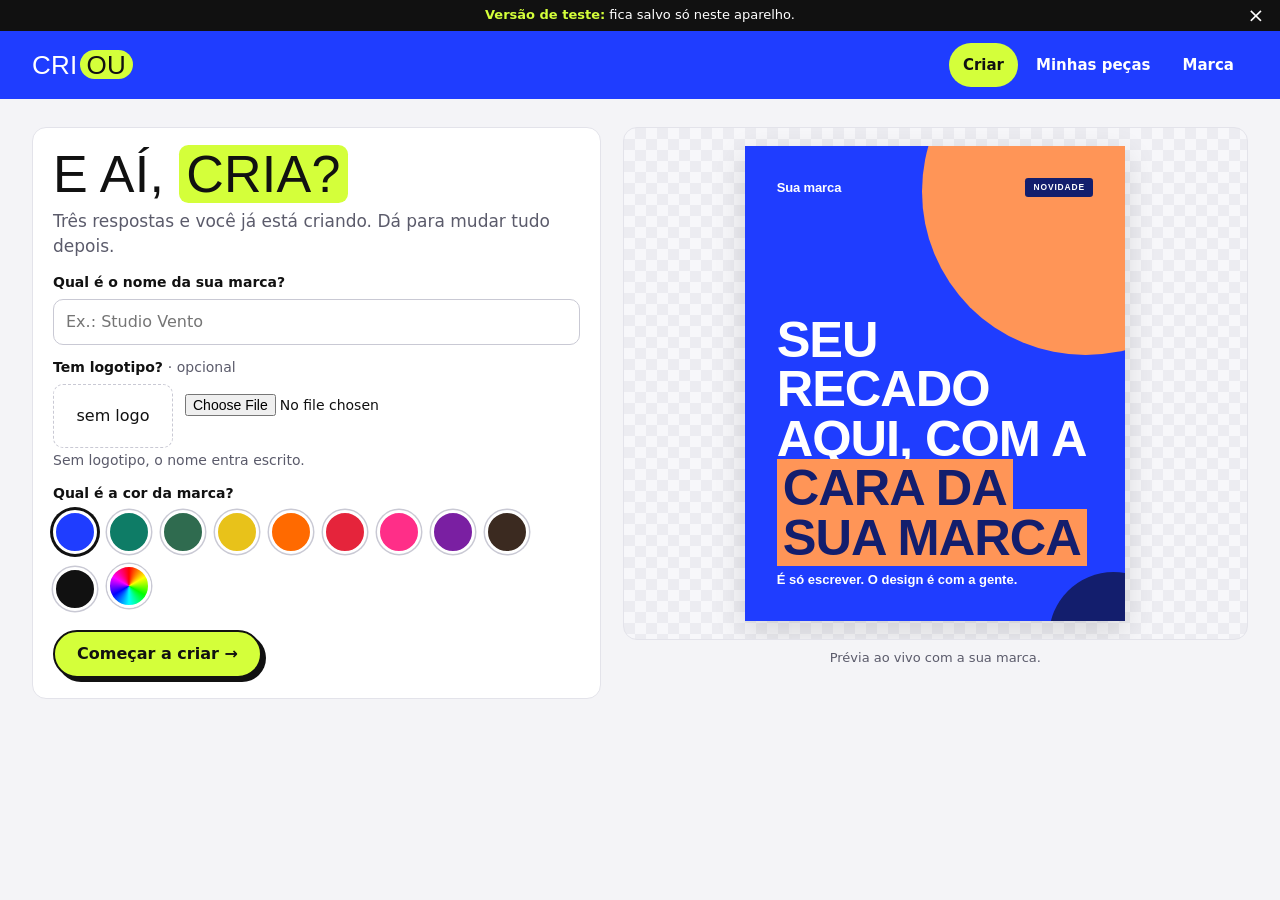
==== commit 17524db2: "Faixa de teste em uma linha, com X para fechar; botão do menu parado Co-Authored-By: Claude Opus 5.5" ====
--- a/app/index.html
+++ b/app/index.html
@@ -14,7 +14,7 @@
 </head>
 <body>
 <a class="pular-conteudo" href="#conteudo">Pular para o conteúdo</a>
-<p class="aviso-topo"><b>Versão de teste.</b> Sua marca e suas peças ficam salvas só neste aparelho. O download abre com o cadastro gratuito, em breve.</p>
+<p class="aviso-topo" id="aviso-topo"><span><b>Versão de teste:</b> fica salvo só neste aparelho.</span><button type="button" class="aviso-x" id="aviso-x" aria-label="Fechar aviso">×</button></p>
 <header class="topo">
   <a class="wm" href="../" aria-label="Criou, voltar para a página inicial">CRI<span>OU</span></a>
   <nav aria-label="Estúdio">
@@ -185,25 +185,36 @@
       </div>
       <div class="zona zona-opcoes">
         <p class="zona-rot">Opções <span>como apresentar</span></p>
-        <div class="cartao">
-          <div class="secao">
+        <div class="cartao opcoes" data-sub="layout">
+          <div class="sub-abas" role="tablist" aria-label="Opções da peça">
+            <button type="button" role="tab" data-sub="layout" aria-selected="true">Layout</button>
+            <button type="button" role="tab" data-sub="cor" aria-selected="false">Cor</button>
+            <button type="button" role="tab" data-sub="fonte" aria-selected="false">Fonte</button>
+            <button type="button" role="tab" data-sub="texto" aria-selected="false">Texto</button>
+          </div>
+          <div class="secao" data-sub="layout">
             <h2>Layout</h2>
             <div class="niveis" id="layouts" role="radiogroup" aria-label="Layouts"></div>
           </div>
-          <div class="secao" id="secao-texto">
+          <div class="secao" id="secao-texto" data-sub="texto">
             <h2>Texto na peça</h2>
             <div class="campo" id="ctl-posicao"><span class="rot" id="r-pos">Posição</span><div class="chips" role="radiogroup" aria-labelledby="r-pos" data-ctl="posicao"></div></div>
             <div class="campo" id="ctl-alinhamento"><span class="rot" id="r-ali">Alinhamento</span><div class="chips" role="radiogroup" aria-labelledby="r-ali" data-ctl="alinhamento"></div></div>
             <div class="campo" id="ctl-girar"><span class="rot" id="r-gir">Título</span><div class="chips" role="radiogroup" aria-labelledby="r-gir" data-ctl="girar"></div></div>
             <p class="ajuda" id="ctl-nota"></p>
           </div>
-          <div class="secao">
+          <div class="secao" data-sub="fonte">
             <h2>Fonte</h2>
             <div class="chips" id="pares" role="radiogroup" aria-label="Combinação de fontes"></div>
           </div>
-          <div class="secao">
+          <div class="secao" data-sub="cor">
             <h2>Cor</h2>
+            <p class="dica-cor">Escolha uma combinação pronta. A leitura do texto é conferida sozinha.</p>
+            <div class="pal-acoes"><button type="button" class="btn sec sm" id="pal-sortear">🎲 Sortear cores</button><button type="button" class="btn sec sm" id="pal-trocar">⇄ Inverter cores</button></div>
+            <div class="paletas" id="paletas" aria-label="Combinações de cores prontas"></div>
+            <details class="cor-unica"><summary>Prefere uma cor só?</summary>
             <div class="swatches" id="cores-peca" role="radiogroup" aria-label="Cor da peça"></div>
+            </details>
           </div>
         </div>
         <button type="button" class="btn sec ir-aba" data-ir-aba="criacao">Ver a prévia →</button>
@@ -221,6 +232,7 @@
 <script src="js/marca.js"></script>
 <script src="js/formatos.js"></script>
 <script src="js/motor.js"></script>
+<script src="js/icones.js"></script>
 <script src="js/modelos.js"></script>
 <script src="js/recorte.js"></script>
 <script src="js/formatacao.js"></script>
--- a/app/app.css
+++ b/app/app.css
@@ -139,7 +139,7 @@
 @media (prefers-reduced-motion:reduce){*{transition:none!important;animation:none!important}}
 
 .ir-previa{display:none}
-@media (max-width:960px){
+@media (max-width:760px){
   .ir-previa{display:inline-flex;position:fixed;right:14px;bottom:16px;z-index:30;box-shadow:0 6px 18px rgba(17,17,17,.25)}
 }
 @media (max-width:520px){
@@ -205,7 +205,7 @@
   .grade3{grid-template-columns:minmax(0,1fr) minmax(0,1fr);grid-template-areas:"info criacao" "opcoes criacao"}
   .zona-info{grid-area:info}.zona-criacao{grid-area:criacao;align-self:stretch}.zona-opcoes{grid-area:opcoes}
 }
-@media (max-width:960px){
+@media (max-width:760px){
   .grade3{grid-template-columns:minmax(0,1fr);grid-template-areas:none}
   .zona-info,.zona-criacao,.zona-opcoes{grid-area:auto}
   .abas{display:flex;position:sticky;top:64px;z-index:15;background:var(--fundo);padding:8px 0 10px;margin:-8px 0 12px;gap:6px}
@@ -227,3 +227,156 @@
 
 .pular-conteudo{position:absolute;left:12px;top:-60px;z-index:100;background:#111;color:#fff;padding:12px 18px;border-radius:999px;font-weight:700;text-decoration:none}.pular-conteudo:focus{top:12px}
 #feito{scroll-margin-top:140px}
+
+/* Tablet (761–960px): duas colunas em vez das abas do celular */
+@media (min-width:761px) and (max-width:960px){
+  .grade3{gap:16px}
+  .zona-criacao .previa-col{top:80px}
+  .zona-opcoes .nivel.premium .itens{grid-template-columns:1fr 1fr}
+}
+@media (max-width:400px){.abas button{font-size:12.5px;white-space:nowrap;padding:0 6px}}
+.topo .wm{display:inline-flex;align-items:center;min-height:44px}
+
+/* Editor visual do título */
+.fmt-editor{position:relative}
+.fmt-visual{gap:6px 8px}
+.fmt-grupo{display:flex;flex-wrap:wrap;gap:4px;align-items:center}
+.fmt-estilo{display:inline-flex;align-items:center;gap:6px;height:34px;font-size:12.5px;font-weight:700;border:1.5px solid #dcdce4;border-radius:999px;padding:0 10px 0 6px}
+.fmt-estilo[aria-pressed=true]{border-color:var(--ink);background:var(--ink);color:#fff}
+.fmt-amostra{font-weight:800;font-size:12px;line-height:1;padding:3px 4px;border-radius:4px}
+.fmt-a-auto{border-bottom:2px dashed currentColor;border-radius:0;padding:1px 2px}
+.fmt-a-cor{color:var(--pink)}
+.fmt-a-box{background:var(--acc);color:var(--ink)}
+.fmt-a-faixa{background:linear-gradient(transparent 55%,var(--acc) 55%)}
+.fmt-cor{width:28px;min-width:28px;height:28px;padding:0;border-radius:50%;border:2px solid #fff;box-shadow:0 0 0 1.5px #c9c9d4}
+.fmt-cor[aria-pressed=true]{box-shadow:0 0 0 2.5px var(--ink)}
+.fmt-campo{min-height:48px;border:1.5px solid #c9c9d4;border-radius:0 0 10px 10px;padding:11px 12px;background:#fff;font-size:17px;line-height:1.5;white-space:pre-wrap;word-break:break-word;cursor:text}
+.fmt-campo:focus{border-color:var(--blue);outline:none;box-shadow:0 0 0 3px rgba(31,61,255,.18)}
+.fmt-campo:empty::before{content:attr(data-placeholder);color:#8a8a99;pointer-events:none}
+.fmt-campo mark{color:inherit}
+.campo.tem-erro .fmt-campo{border-color:var(--erro)}
+.fmt-dica{font-size:13px;color:var(--suave);margin:6px 0 0;min-height:0}
+.fmt-dica:empty{display:none}
+@media (pointer:coarse){.fmt-estilo{height:40px}.fmt-cor{width:34px;min-width:34px;height:34px}}
+
+/* Paletas prontas */
+.dica-cor{font-size:14px;color:var(--suave);margin:0 0 10px}
+.pal-acoes{display:flex;flex-wrap:wrap;gap:8px;margin-bottom:12px}
+.btn.sm{min-height:38px;padding:6px 14px;font-size:14px}
+.paletas{display:flex;flex-direction:column;gap:10px}
+.pal-grupo{display:flex;flex-wrap:wrap;gap:6px;align-items:center}
+.pal-grupo>span{flex:0 0 100%;font-size:11px;font-weight:800;letter-spacing:.08em;text-transform:uppercase;color:var(--suave)}
+.pal{display:inline-flex;align-items:center;gap:0;min-height:38px;padding:4px 12px 4px 5px;border:1.5px solid #dcdce4;border-radius:999px;background:#fff;font-size:13px;font-weight:700;cursor:pointer}
+.pal i{width:20px;height:20px;border-radius:50%;border:2px solid #fff;box-shadow:0 0 0 1px rgba(0,0,0,.12);display:block}
+.pal i+i{margin-left:-7px;margin-right:7px}
+.pal[aria-pressed=true]{border-color:var(--ink);box-shadow:inset 0 0 0 1.5px var(--ink)}
+.cor-unica{margin-top:14px}.cor-unica summary{cursor:pointer;font-weight:700;font-size:14px;margin-bottom:10px}
+
+/* Catálogo de ícones */
+.campo-icone .icone-atual{display:flex;align-items:center;gap:10px;flex-wrap:wrap;margin-top:6px}
+.icone-amostra{width:44px;height:44px;border-radius:50%;background:var(--fundo);display:inline-flex;align-items:center;justify-content:center;color:var(--ink)}
+.icone-amostra:empty{border:1.5px dashed #c9c9d4;background:none}
+.icone-amostra svg{width:26px;height:26px}
+.icone-painel{margin-top:12px;border:1.5px solid #dcdce4;border-radius:12px;padding:12px;background:#fff}
+.icone-busca{width:100%;min-height:44px;border:1.5px solid #c9c9d4;border-radius:10px;padding:8px 12px;font-size:16px}
+.icone-temas{margin:10px 0;max-height:96px;overflow:auto}
+.icone-temas .chip{font-size:12.5px;min-height:32px;padding:4px 10px}
+.icone-grade{display:grid;grid-template-columns:repeat(auto-fill,minmax(48px,1fr));gap:6px;max-height:300px;overflow:auto;padding:2px}
+.icone-op{aspect-ratio:1;border:1.5px solid transparent;border-radius:10px;background:var(--fundo);color:var(--ink);display:flex;align-items:center;justify-content:center;cursor:pointer;padding:0}
+.icone-op svg{width:24px;height:24px}
+.icone-op:hover{border-color:var(--blue)}
+.icone-op[aria-selected=true]{border-color:var(--ink);background:var(--acc)}
+.icone-conta{font-size:12px;color:var(--suave);margin:8px 0 0}
+.icone-vazio{grid-column:1/-1;font-size:14px;color:var(--suave)}
+.icone-temas{flex-wrap:nowrap;overflow-x:auto;max-height:none;padding-bottom:4px;scrollbar-width:thin}
+.icone-temas .chip{flex:none}
+
+/* Opções em abas: uma decisão por vez */
+.sub-abas{display:grid;grid-template-columns:repeat(4,1fr);gap:4px;background:var(--fundo);border-radius:999px;padding:4px;margin-bottom:16px}
+.sub-abas button{min-height:40px;border:0;border-radius:999px;background:none;font-weight:800;font-size:14px;cursor:pointer;color:var(--suave)}
+.sub-abas button[aria-selected=true]{background:var(--ink);color:#fff}
+.cartao.opcoes .secao{display:none;border:0;padding-top:0;margin-top:0}
+.cartao.opcoes[data-sub=layout] .secao[data-sub=layout],.cartao.opcoes[data-sub=cor] .secao[data-sub=cor],.cartao.opcoes[data-sub=fonte] .secao[data-sub=fonte],.cartao.opcoes[data-sub=texto] .secao[data-sub=texto]{display:block}
+.cartao.opcoes .secao h2{position:absolute;width:1px;height:1px;overflow:hidden;clip:rect(0 0 0 0)}
+/* Grade de layouts compacta */
+.lay-filtro{margin-bottom:10px}.lay-filtro .chip{min-height:34px;font-size:13px;padding:4px 12px}
+.lay-grade{display:grid;grid-template-columns:repeat(4,minmax(0,1fr));gap:8px}
+.lay-grade .lay{padding:4px;border-radius:10px}
+.lay-grade .lay[hidden]{display:none}
+.lay-grade .lay b{font-size:12px;margin:5px 2px 1px;white-space:nowrap;overflow:hidden;text-overflow:ellipsis}
+.lay-grade .lay .mini{border-radius:6px;overflow:hidden}
+.lay-grade .lay .cadeado{top:8px;right:8px;width:22px;height:22px;padding:0;border-radius:50%;display:flex;align-items:center;justify-content:center;font-size:11px}
+.lay-grade .lay .cadeado.livre{background:var(--acc);color:var(--ink)}
+.lay-frase{font-size:13.5px;line-height:1.45;color:var(--suave);margin:12px 0 0}
+.lay-frase b{color:var(--ink)}
+@media (max-width:420px){.lay-grade{grid-template-columns:repeat(3,minmax(0,1fr))}}
+/* Paletas e fontes mais compactas */
+.pal-acoes{display:grid;grid-template-columns:1fr 1fr}
+.pal-acoes .btn{justify-content:center}
+.pal{min-height:34px;font-size:12.5px;padding:3px 10px 3px 4px}
+#pares .chip{min-height:38px;font-size:14px;padding:6px 14px}
+
+/* Barra de destaque embaixo do campo, recolhida até haver seleção */
+.fmt-editor .fmt-campo{border-radius:10px}
+.fmt-editor .fmt-visual{border:1.5px solid #dcdce4;border-radius:10px;margin-top:6px}
+.fmt-visual .fmt-dica-r{display:none;font-size:13px;color:var(--suave);padding:2px 4px}
+.fmt-visual .fmt-dica-r b{color:var(--ink)}
+.fmt-visual.recolhida{background:none;border-style:dashed;padding:6px 8px}
+.fmt-visual.recolhida>*{display:none}
+.fmt-visual.recolhida>.fmt-dica-r{display:inline}
+/* Escolher foto em português */
+.arquivo{display:flex;align-items:center;gap:10px;flex-wrap:wrap;cursor:pointer}
+.sr-arquivo{position:absolute;width:1px;height:1px;opacity:0;overflow:hidden}
+.arquivo:focus-within .btn{outline:3px solid var(--pink);outline-offset:2px}
+.arquivo-nome{font-size:14px;color:var(--suave);overflow:hidden;text-overflow:ellipsis;white-space:nowrap;max-width:60%}
+.zona-opcoes #layouts.niveis,#layouts.niveis{display:block}
+.lay-filtro{display:flex;flex-wrap:wrap;gap:6px}
+.lay-filtro .chip{flex:none;height:auto}
+details.mais>summary{display:block}
+.lay-frase{margin:0 0 10px}
+
+/* Troca de prévia sem piscar */
+#palco{position:relative}
+.palco-novo.chegando{position:absolute;inset:0;visibility:hidden}
+.lay .mini{position:relative}
+.lay .mini iframe{display:block}
+.lay .mini iframe.chegando{position:absolute;inset:0;visibility:hidden}
+.quadro iframe,.lay .mini iframe{border:0;background:transparent}
+
+/* Formatos: marque onde vai publicar */
+.pub-pergunta{font-weight:800;font-size:15px;margin:0 0 8px}.pub-pergunta span{font-weight:500;color:var(--suave)}
+.pub-atalhos{display:flex;flex-wrap:wrap;gap:6px;margin-bottom:14px}
+.pub-atalhos .chip{min-height:34px;font-size:13px;padding:4px 12px}
+.pub-grupo{margin-bottom:10px}
+.pub-grupo>span{display:block;font-size:11px;font-weight:800;letter-spacing:.08em;text-transform:uppercase;color:var(--suave);margin-bottom:6px}
+.pub-lista{display:grid;grid-template-columns:repeat(2,minmax(0,1fr));gap:6px}
+.pub{display:flex;align-items:center;gap:10px;min-height:52px;padding:6px 10px;border:1.5px solid #dcdce4;border-radius:12px;background:#fff;text-align:left;cursor:pointer}
+.pub-forma{width:30px;height:30px;display:flex;align-items:center;justify-content:center;flex:none}
+.pub-forma i{display:block;border:2px solid currentColor;border-radius:3px;color:#9a9aa8}
+.pub-txt{display:flex;flex-direction:column;min-width:0;flex:1}
+.pub-txt b{font-size:13.5px;line-height:1.2}
+.pub-txt small{font-size:11.5px;color:var(--suave)}
+.pub-check{width:20px;height:20px;border-radius:6px;border:2px solid #c9c9d4;flex:none}
+.pub[aria-pressed=true]{border-color:var(--ink);background:#fbfff0;box-shadow:inset 0 0 0 1px var(--ink)}
+.pub[aria-pressed=true] .pub-forma i{color:var(--ink);background:var(--acc)}
+.pub[aria-pressed=true] .pub-check{background:var(--ink);border-color:var(--ink);background-image:url("data:image/svg+xml,%3Csvg xmlns='http://www.w3.org/2000/svg' viewBox='0 0 24 24' fill='none' stroke='%23D6FF3D' stroke-width='3.5' stroke-linecap='round' stroke-linejoin='round'%3E%3Cpath d='M5 12l5 5L20 7'/%3E%3C/svg%3E");background-size:14px;background-position:center;background-repeat:no-repeat}
+.pub-resumo{font-size:13.5px;color:var(--suave);margin:12px 0 0;padding:10px 12px;background:var(--fundo);border-radius:10px}
+.pub-resumo b{color:var(--ink)}
+#formatos details.mais .pub-lista{margin-top:8px}
+@media (max-width:360px){.pub-lista{grid-template-columns:1fr}}
+@media (max-width:420px){.pub-forma{display:none}.pub{gap:8px;padding:6px 8px}}
+
+/* Prévia sempre dentro do quadro */
+.kit{grid-template-columns:repeat(2,minmax(0,1fr));justify-items:center}
+.kit figure{max-width:100%;min-width:0}
+.kit .quadro,.palco .quadro{max-width:100%}
+.palco{overflow:hidden}
+.grade3>.zona-criacao{align-self:stretch}
+
+/* Aviso de teste: uma linha, com X para fechar */
+.aviso-topo{font-size:13px!important;line-height:1.3;padding:7px 44px!important;position:relative;text-align:center;margin:0}
+.aviso-topo[hidden]{display:none}
+.aviso-x{position:absolute;right:8px;top:50%;transform:translateY(-50%);width:32px;height:32px;border:0;border-radius:50%;background:transparent;color:inherit;font-size:20px;line-height:1;cursor:pointer}
+.aviso-x:hover{background:rgba(255,255,255,.15)}
+@media(max-width:420px){.aviso-topo{font-size:12.5px!important}}
+@media(max-width:420px){.aviso-topo{padding:7px 40px 7px 12px!important}}
